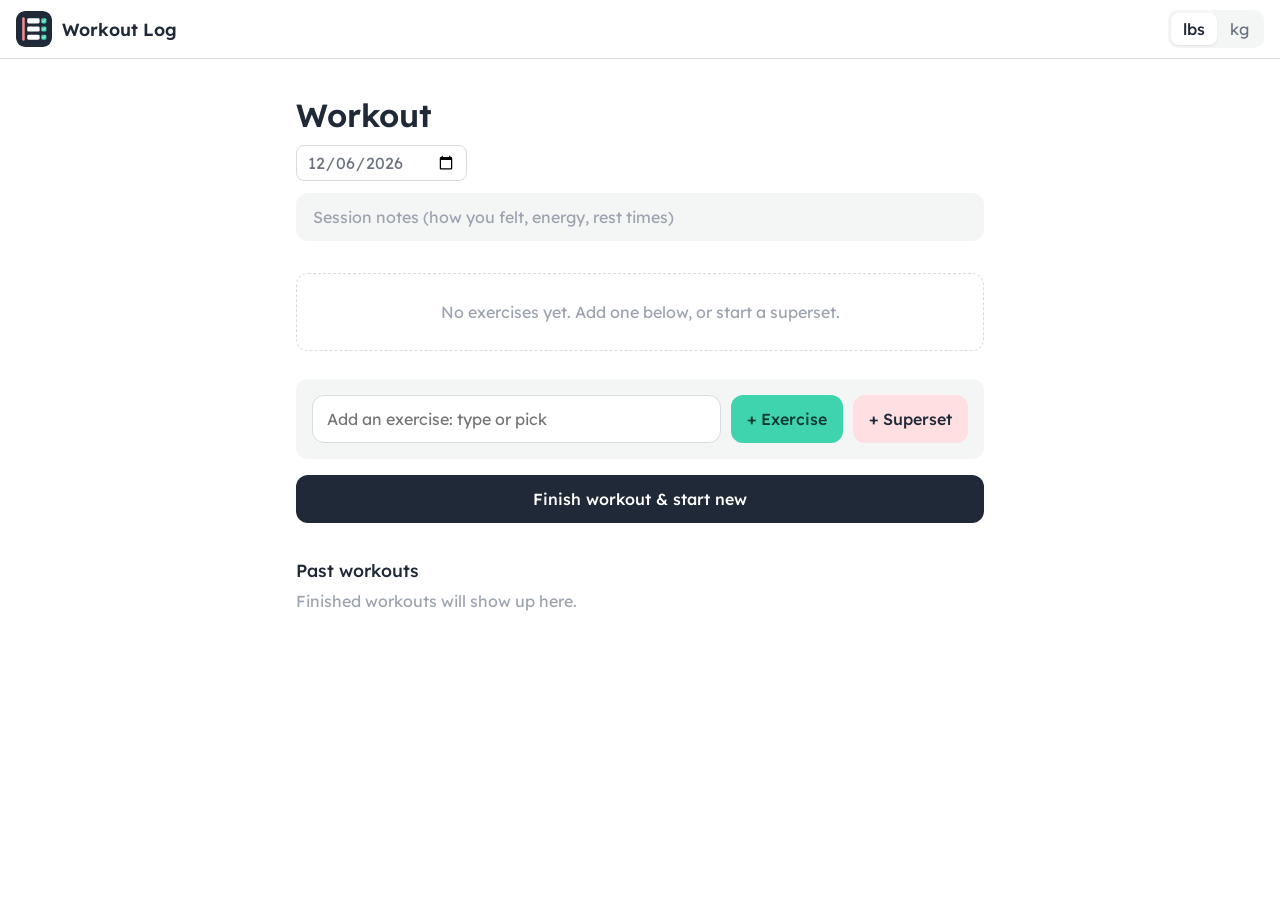
==== workout_app/index.html @ c43c3d97 "Initial site: hello page + Workout Log v1" ====
<!doctype html>
<html lang="en">
<head>
  <meta charset="utf-8">
  <meta name="viewport" content="width=device-width, initial-scale=1, viewport-fit=cover">
  <title>Workout Log · SergeT PDX</title>
  <meta name="description" content="Log workouts: exercises, supersets, sets, reps, weight and notes.">
  <meta name="theme-color" content="#1f2937">
  <link rel="icon" href="img/logo.svg" type="image/svg+xml">
  <link rel="apple-touch-icon" href="img/logo.svg">
  <link rel="preconnect" href="https://fonts.googleapis.com">
  <link rel="preconnect" href="https://fonts.gstatic.com" crossorigin>
  <link href="https://fonts.googleapis.com/css2?family=Lexend:wght@400;500;600&display=swap" rel="stylesheet">
  <link rel="stylesheet" href="../assets/css/site.css">
  <link rel="stylesheet" href="css/workout.css">
</head>
<body>
  <header class="topbar">
    <a class="brand" href="../" aria-label="Back to sergetpdx.com">
      <img src="img/logo.svg" alt="" width="36" height="36">
      <span>Workout Log</span>
    </a>
    <div class="unit-switch" role="group" aria-label="Default weight unit">
      <button type="button" data-action="default-unit" data-unit="lbs">lbs</button>
      <button type="button" data-action="default-unit" data-unit="kg">kg</button>
    </div>
  </header>

  <main id="app" class="wrap">
    <section class="session">
      <input id="workout-name" class="title-input" data-field="workout-name" placeholder="Workout" aria-label="Workout name" autocomplete="off">
      <div class="session-meta">
        <input id="workout-date" type="date" data-field="workout-date" aria-label="Workout date">
        <span id="progress" class="progress"></span>
      </div>
      <textarea id="workout-notes" class="notes" data-field="workout-notes" rows="1" placeholder="Session notes (how you felt, energy, rest times)" aria-label="Session notes"></textarea>
    </section>

    <section id="blocks" aria-label="Exercises"></section>

    <section class="add-bar" aria-label="Add to workout">
      <input id="new-exercise" list="exercise-list" placeholder="Add an exercise: type or pick" aria-label="Exercise name" autocomplete="off">
      <div class="add-actions">
        <button type="button" class="btn btn-primary" data-action="add-single">+ Exercise</button>
        <button type="button" class="btn btn-pink" data-action="add-superset">+ Superset</button>
      </div>
      <p id="add-error" class="field-error" role="alert"></p>
    </section>

    <button type="button" class="btn btn-finish" data-action="finish">Finish workout &amp; start new</button>

    <section class="history">
      <h2>Past workouts</h2>
      <ul id="history-list"></ul>
    </section>
  </main>

  <datalist id="exercise-list"></datalist>
  <div id="toast" class="toast" role="status" aria-live="polite" hidden>
    <span id="toast-msg"></span>
    <button type="button" data-action="undo">Undo</button>
  </div>

  <script type="module" src="js/app.js"></script>
</body>
</html>
---- assets/css/site.css ----
/* Shared design tokens for sergetpdx.com — every page and app imports this. */
:root {
  --ink: #1f2937;
  --ink-soft: #6b7280;
  --ink-faint: #9ca3af;
  --bg: #ffffff;
  --surface: #f4f5f5;
  --line: #d9dcdf;
  --mint: #3fd4ae;
  --mint-dark: #1a9f7f;
  --pink: #f28b95;
  --pink-soft: #ffdfe2;
  --danger: #d9485a;
  --radius: 12px;
  --font: "Lexend", system-ui, -apple-system, "Segoe UI", sans-serif;
}

@media (prefers-color-scheme: dark) {
  :root {
    --ink: #eef0f2;
    --ink-soft: #a7adb5;
    --ink-faint: #7b828b;
    --bg: #14181d;
    --surface: #1f252c;
    --line: #353c45;
    --pink-soft: #4a2a30;
  }
}

* { box-sizing: border-box; }

html, body {
  margin: 0;
  background: var(--bg);
  color: var(--ink);
  font-family: var(--font);
  -webkit-font-smoothing: antialiased;
}

a { color: var(--mint-dark); }
---- workout_app/css/workout.css ----
/* Workout Log styles. Colors and font come from ../assets/css/site.css */

body { padding-bottom: env(safe-area-inset-bottom); }

.wrap { max-width: 720px; margin: 0 auto; padding: 8px 16px 48px; }

button { font: inherit; color: inherit; cursor: pointer; }
input, textarea { font: inherit; color: var(--ink); }

/* ---------- top bar ---------- */
.topbar {
  position: sticky; top: 0; z-index: 5;
  display: flex; align-items: center; justify-content: space-between; gap: 12px;
  padding: 10px 16px; background: var(--bg); border-bottom: 1px solid var(--line);
}
.brand { display: flex; align-items: center; gap: 10px; color: var(--ink); text-decoration: none; font-weight: 600; font-size: 1.1rem; }
.brand img { border-radius: 9px; }

.unit-switch { display: flex; background: var(--surface); border-radius: 10px; padding: 3px; }
.unit-switch button {
  border: 0; background: transparent; padding: 6px 12px; border-radius: 8px; color: var(--ink-soft); min-width: 44px;
}
.unit-switch button[aria-pressed="true"] { background: var(--bg); color: var(--ink); font-weight: 500; box-shadow: 0 1px 2px rgba(0,0,0,.08); }

/* ---------- session ---------- */
.session { padding: 16px 0 8px; }
.title-input {
  width: 100%; border: 0; background: transparent; padding: 4px 0;
  font-size: 2rem; font-weight: 600; outline: none;
}
.title-input::placeholder { color: var(--ink); }
.title-input:focus { box-shadow: inset 0 -2px 0 var(--mint); }
.session-meta { display: flex; align-items: center; justify-content: space-between; gap: 12px; margin: 6px 0 12px; }
.session-meta input[type="date"] {
  border: 1px solid var(--line); background: var(--bg); border-radius: 8px; padding: 6px 10px; color: var(--ink-soft);
}
.progress { color: var(--mint-dark); font-weight: 500; font-size: .9rem; }

.notes {
  width: 100%; resize: none; overflow: hidden; border: 1px solid transparent;
  background: var(--surface); border-radius: var(--radius); padding: 12px 16px;
  font-size: 1rem; line-height: 1.4; min-height: 48px;
}
.notes::placeholder { color: var(--ink-faint); }
.notes:focus, .num-input:focus, .add-bar input:focus, .ss-add input:focus { outline: none; border-color: var(--mint); }

/* ---------- blocks ---------- */
#blocks { display: flex; flex-direction: column; gap: 20px; margin-top: 20px; }

.exercise { display: flex; flex-direction: column; gap: 14px; }
.single .exercise { padding: 16px; border: 1px solid var(--line); border-radius: var(--radius); }

.ex-head { display: flex; align-items: flex-start; justify-content: space-between; gap: 12px; }
.ex-title h3 { margin: 0; font-size: 1.25rem; font-weight: 500; }
.ex-title p { margin: 2px 0 0; color: var(--ink-faint); font-size: .95rem; }

.superset { position: relative; }
.ss-head { display: flex; align-items: center; gap: 8px; }
.ss-tag {
  background: var(--pink-soft); color: var(--ink); font-size: 1.05rem; font-weight: 500;
  padding: 6px 14px; border-radius: 12px 12px 12px 0;
}
.stepper { display: flex; gap: 4px; margin-left: auto; }
.stepper button {
  width: 36px; height: 36px; border-radius: 10px; border: 1px solid var(--line); background: var(--bg); font-size: 1.2rem; line-height: 1;
}
.ss-body {
  border-left: 4px solid var(--pink-soft); margin-left: 0; padding: 16px 0 4px 16px;
  display: flex; flex-direction: column; gap: 24px;
}
.ss-body .exercise + .exercise { padding-top: 20px; border-top: 1px dashed var(--line); }

/* ---------- set rows ---------- */
.sets { display: flex; flex-direction: column; gap: 10px; }
.set-row {
  display: grid; align-items: center; gap: 8px;
  grid-template-columns: 40px minmax(0, 1fr) 40px minmax(0, 1fr) 40px 48px 28px;
}
.set-num {
  display: grid; place-items: center; height: 44px; border: 1.5px solid var(--line); border-radius: 10px; font-size: 1.05rem;
}
.num-input {
  width: 100%; height: 52px; text-align: center; font-size: 1.3rem; border: 1px solid transparent;
  background: var(--surface); border-radius: var(--radius); -moz-appearance: textfield;
}
.num-input::-webkit-outer-spin-button, .num-input::-webkit-inner-spin-button { -webkit-appearance: none; margin: 0; }
.num-input::placeholder { color: var(--ink-faint); }
.unit-label, .unit-btn { color: var(--ink-faint); font-size: .95rem; text-align: center; }
.unit-btn {
  border: 0; background: transparent; padding: 6px 0; border-radius: 6px; text-decoration: underline dotted; text-underline-offset: 3px;
}
.unit-btn:hover { color: var(--ink); }

.check {
  width: 48px; height: 48px; border-radius: 10px; border: 1.5px solid var(--line); background: var(--bg);
  display: grid; place-items: center; transition: background .15s, border-color .15s;
}
.check svg { width: 26px; height: 26px; fill: none; stroke: var(--line); stroke-width: 2.4; stroke-linecap: round; stroke-linejoin: round; }
.check[aria-pressed="true"] { background: var(--mint); border-color: var(--mint); }
.check[aria-pressed="true"] svg { stroke: #fff; }
.set-row.is-done .num-input { color: var(--ink-soft); }

.icon-btn {
  display: grid; place-items: center; width: 40px; height: 40px; flex: none;
  border: 0; background: transparent; border-radius: 10px; color: var(--ink-faint); font-size: 1.4rem;
}
.icon-btn:hover { background: var(--surface); color: var(--danger); }
.icon-btn svg { width: 22px; height: 22px; fill: none; stroke: currentColor; stroke-width: 1.8; stroke-linecap: round; stroke-linejoin: round; }
.icon-btn.small { width: 28px; height: 28px; font-size: 1.2rem; }
.icon-spacer { width: 28px; }

/* ---------- buttons & add bars ---------- */
.btn {
  border: 0; border-radius: var(--radius); padding: 12px 16px; font-weight: 500; min-height: 48px;
}
.btn-primary { background: var(--mint); color: #0d3b30; }
.btn-pink { background: var(--pink-soft); color: var(--ink); }
.btn-ghost { background: transparent; border: 1.5px dashed var(--line); color: var(--ink-soft); }
.btn-ghost:hover { border-color: var(--mint); color: var(--ink); }
.btn-finish { width: 100%; margin-top: 16px; background: var(--ink); color: var(--bg); }

.add-bar {
  margin-top: 28px; padding: 16px; border-radius: var(--radius); background: var(--surface);
  display: flex; flex-direction: column; gap: 10px;
}
.add-bar input, .ss-add input {
  width: 100%; height: 48px; padding: 0 14px; border: 1px solid var(--line); border-radius: var(--radius); background: var(--bg); font-size: 1rem;
}
.add-actions { display: grid; grid-template-columns: 1fr 1fr; gap: 10px; }
.field-error { margin: 0; color: var(--danger); font-size: .85rem; min-height: 0; }
.field-error:empty { display: none; }
.ss-add { display: grid; grid-template-columns: 1fr auto; gap: 8px; }

.empty { color: var(--ink-faint); margin: 0; }
.empty.big { text-align: center; padding: 28px 0; border: 1.5px dashed var(--line); border-radius: var(--radius); }

/* ---------- history ---------- */
.history { margin-top: 36px; }
.history h2 { font-size: 1.1rem; font-weight: 500; margin: 0 0 10px; }
.history ul { list-style: none; margin: 0; padding: 0; display: flex; flex-direction: column; gap: 8px; }
.history li { display: flex; align-items: center; gap: 8px; }
.hist-open {
  flex: 1; text-align: left; border: 1px solid var(--line); background: var(--bg); border-radius: var(--radius); padding: 10px 14px;
}
.hist-open strong { display: block; font-weight: 500; }
.hist-open small { color: var(--ink-faint); }

/* ---------- toast ---------- */
.toast {
  position: fixed; left: 50%; bottom: calc(20px + env(safe-area-inset-bottom)); transform: translateX(-50%);
  display: flex; align-items: center; gap: 16px; padding: 12px 16px; border-radius: var(--radius);
  background: var(--ink); color: var(--bg); box-shadow: 0 6px 20px rgba(0,0,0,.2); z-index: 10; max-width: calc(100% - 32px);
}
.toast[hidden] { display: none; }
.toast button { border: 0; background: transparent; color: var(--mint); font-weight: 600; padding: 4px; }

/* ---------- small phones ---------- */
@media (max-width: 400px) {
  .set-row { grid-template-columns: 34px minmax(0, 1fr) 32px minmax(0, 1fr) 34px 44px 24px; gap: 6px; }
  .num-input { height: 48px; font-size: 1.15rem; }
  .check { width: 44px; height: 44px; }
  .ss-body { padding-left: 12px; }
  .title-input { font-size: 1.7rem; }
}

/* ---------- desktop ---------- */
@media (min-width: 760px) {
  .wrap { padding-top: 16px; }
  .add-bar { flex-direction: row; flex-wrap: wrap; align-items: center; }
  .add-bar input { flex: 1; }
  .add-actions { display: flex; }
}
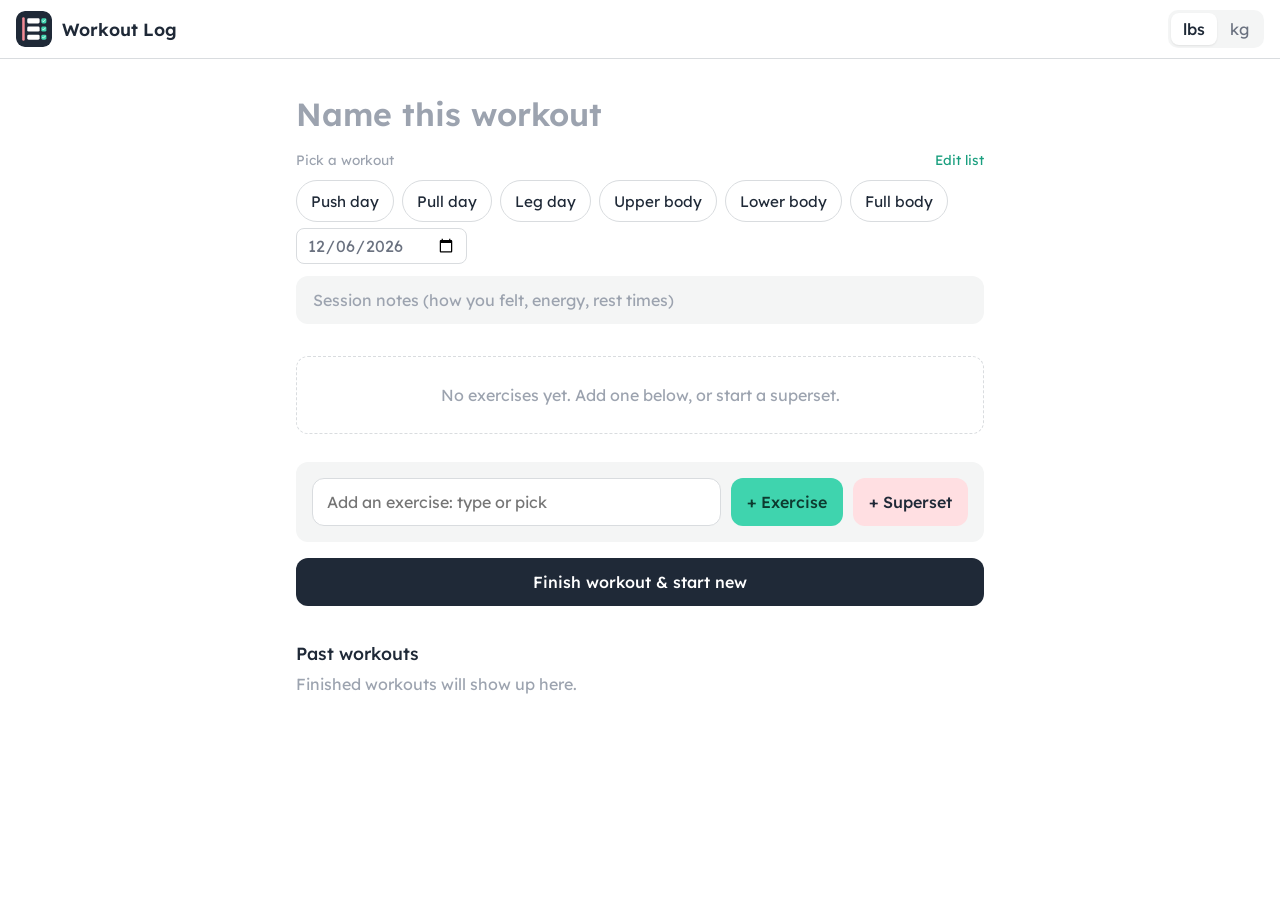
==== commit d949f9e4: "Workout title pick list, wrap long titles, repeat last workout" ====
--- a/workout_app/index.html
+++ b/workout_app/index.html
@@ -28,7 +28,15 @@
 
   <main id="app" class="wrap">
     <section class="session">
-      <input id="workout-name" class="title-input" data-field="workout-name" placeholder="Workout" aria-label="Workout name" autocomplete="off">
+      <textarea id="workout-name" class="title-input" data-field="workout-name" rows="1" placeholder="Name this workout" aria-label="Workout name" autocomplete="off" enterkeyhint="done"></textarea>
+      <div class="title-picker" aria-label="Pick a workout title">
+        <div class="picker-head">
+          <span>Pick a workout</span>
+          <button type="button" class="link-btn" data-action="manage-titles" aria-pressed="false">Edit list</button>
+        </div>
+        <div id="title-chips" class="chips"></div>
+        <div id="repeat-slot"></div>
+      </div>
       <div class="session-meta">
         <input id="workout-date" type="date" data-field="workout-date" aria-label="Workout date">
         <span id="progress" class="progress"></span>
--- a/workout_app/css/workout.css
+++ b/workout_app/css/workout.css
@@ -25,10 +25,11 @@
 /* ---------- session ---------- */
 .session { padding: 16px 0 8px; }
 .title-input {
-  width: 100%; border: 0; background: transparent; padding: 4px 0;
-  font-size: 2rem; font-weight: 600; outline: none;
+  display: block; width: 100%; border: 0; background: transparent; padding: 4px 0;
+  font-size: 2rem; font-weight: 600; line-height: 1.2; outline: none;
+  resize: none; overflow: hidden; overflow-wrap: anywhere;
 }
-.title-input::placeholder { color: var(--ink); }
+.title-input::placeholder { color: var(--ink-faint); }
 .title-input:focus { box-shadow: inset 0 -2px 0 var(--mint); }
 .session-meta { display: flex; align-items: center; justify-content: space-between; gap: 12px; margin: 6px 0 12px; }
 .session-meta input[type="date"] {
@@ -43,6 +44,27 @@
 }
 .notes::placeholder { color: var(--ink-faint); }
 .notes:focus, .num-input:focus, .add-bar input:focus, .ss-add input:focus { outline: none; border-color: var(--mint); }
+
+/* ---------- workout title pick list ---------- */
+.title-picker { margin: 10px 0 4px; }
+.picker-head { display: flex; align-items: center; justify-content: space-between; color: var(--ink-faint); font-size: .85rem; margin-bottom: 8px; }
+.link-btn { border: 0; background: transparent; color: var(--mint-dark); font-size: .85rem; padding: 4px 0; }
+.chips { display: flex; flex-wrap: wrap; gap: 8px; }
+.chip {
+  display: inline-flex; align-items: center; max-width: 100%;
+  border: 1.5px solid var(--line); border-radius: 999px; background: var(--bg);
+}
+.chip.is-on { border-color: var(--mint); background: var(--mint); }
+.chip.is-on .chip-btn { color: #0d3b30; font-weight: 500; }
+.chip-btn {
+  border: 0; background: transparent; padding: 8px 14px; min-height: 40px; text-align: left;
+  white-space: normal; overflow-wrap: anywhere; line-height: 1.25; font-size: .95rem;
+}
+.chip-x { border: 0; background: transparent; color: var(--danger); font-size: 1.2rem; padding: 0 12px 0 0; min-height: 40px; }
+.btn-repeat {
+  width: 100%; margin-top: 12px; text-align: left; background: var(--surface); border: 1.5px solid var(--mint);
+}
+.btn-repeat small { display: block; font-weight: 400; color: var(--ink-soft); margin-top: 2px; }
 
 /* ---------- blocks ---------- */
 #blocks { display: flex; flex-direction: column; gap: 20px; margin-top: 20px; }
@@ -142,7 +164,7 @@
 .hist-open {
   flex: 1; text-align: left; border: 1px solid var(--line); background: var(--bg); border-radius: var(--radius); padding: 10px 14px;
 }
-.hist-open strong { display: block; font-weight: 500; }
+.hist-open strong { display: block; font-weight: 500; overflow-wrap: anywhere; }
 .hist-open small { color: var(--ink-faint); }
 
 /* ---------- toast ---------- */
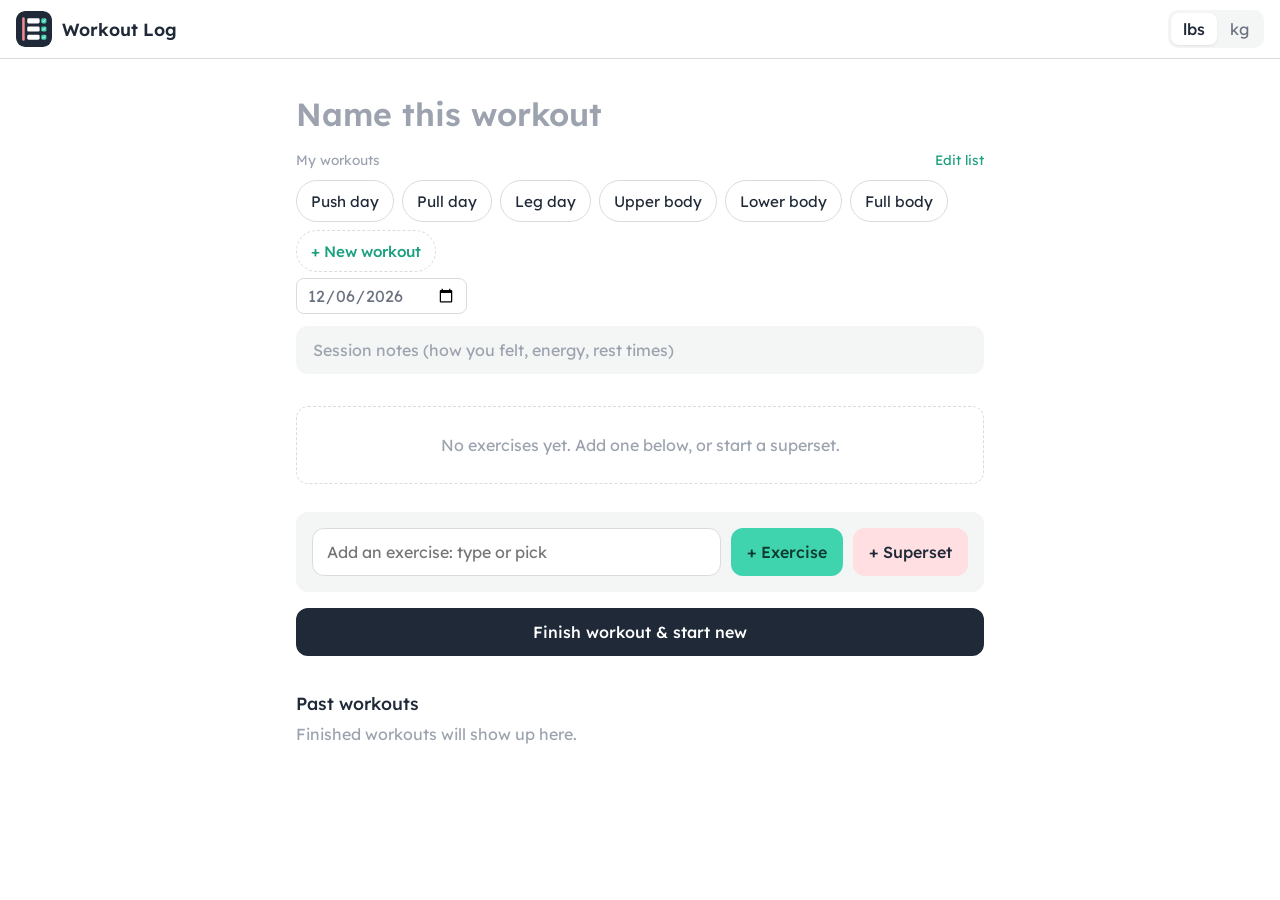
==== commit a0e05534: "My workouts buttons (create, rename, save), auto-fill set rows" ====
--- a/workout_app/index.html
+++ b/workout_app/index.html
@@ -29,13 +29,13 @@
   <main id="app" class="wrap">
     <section class="session">
       <textarea id="workout-name" class="title-input" data-field="workout-name" rows="1" placeholder="Name this workout" aria-label="Workout name" autocomplete="off" enterkeyhint="done"></textarea>
-      <div class="title-picker" aria-label="Pick a workout title">
+      <div class="title-picker" aria-label="My workouts">
         <div class="picker-head">
-          <span>Pick a workout</span>
+          <span>My workouts</span>
           <button type="button" class="link-btn" data-action="manage-titles" aria-pressed="false">Edit list</button>
         </div>
         <div id="title-chips" class="chips"></div>
-        <div id="repeat-slot"></div>
+        <div id="new-form-slot"></div>
       </div>
       <div class="session-meta">
         <input id="workout-date" type="date" data-field="workout-date" aria-label="Workout date">
@@ -55,6 +55,8 @@
       <p id="add-error" class="field-error" role="alert"></p>
     </section>
 
+    <div id="save-slot"></div>
+
     <button type="button" class="btn btn-finish" data-action="finish">Finish workout &amp; start new</button>
 
     <section class="history">
--- a/workout_app/css/workout.css
+++ b/workout_app/css/workout.css
@@ -61,10 +61,34 @@
   white-space: normal; overflow-wrap: anywhere; line-height: 1.25; font-size: .95rem;
 }
 .chip-x { border: 0; background: transparent; color: var(--danger); font-size: 1.2rem; padding: 0 12px 0 0; min-height: 40px; }
-.btn-repeat {
-  width: 100%; margin-top: 12px; text-align: left; background: var(--surface); border: 1.5px solid var(--mint);
-}
-.btn-repeat small { display: block; font-weight: 400; color: var(--ink-soft); margin-top: 2px; }
+.chip-btn small { color: var(--ink-faint); font-size: .8rem; margin-left: 4px; }
+.chip.is-on .chip-btn small { color: #0d3b30; }
+.chip-new { border-style: dashed; }
+.chip-new .chip-btn { color: var(--mint-dark); font-weight: 500; }
+.new-form {
+  display: grid; grid-template-columns: 1fr auto auto; gap: 8px; margin-top: 12px;
+  padding: 12px; border-radius: var(--radius); background: var(--surface);
+}
+.new-form input {
+  height: 48px; padding: 0 14px; border: 1px solid var(--line); border-radius: var(--radius); background: var(--bg); font-size: 1rem; min-width: 0;
+}
+.new-form .hint { grid-column: 1 / -1; margin: 0; color: var(--ink-soft); font-size: .85rem; }
+.tpl-edit { display: flex; align-items: center; gap: 8px; width: 100%; }
+.tpl-edit input {
+  flex: 1; min-width: 0; height: 44px; padding: 0 14px; font-size: 1rem;
+  border: 1.5px solid var(--line); border-radius: 999px; background: var(--bg);
+}
+.tpl-edit input:focus, .new-form input:focus { outline: none; border-color: var(--mint); }
+.btn.btn-save {
+  width: 100%; margin-top: 16px; text-align: left; background: var(--mint); color: #0d3b30;
+}
+.btn-save small { display: block; font-weight: 400; color: #0d3b30; opacity: .8; margin-top: 2px; }
+.toast button[hidden] { display: none; }
+
+@media (max-width: 400px) {
+  .new-form { grid-template-columns: 1fr 1fr; }
+  .new-form input { grid-column: 1 / -1; }
+}
 
 /* ---------- blocks ---------- */
 #blocks { display: flex; flex-direction: column; gap: 20px; margin-top: 20px; }
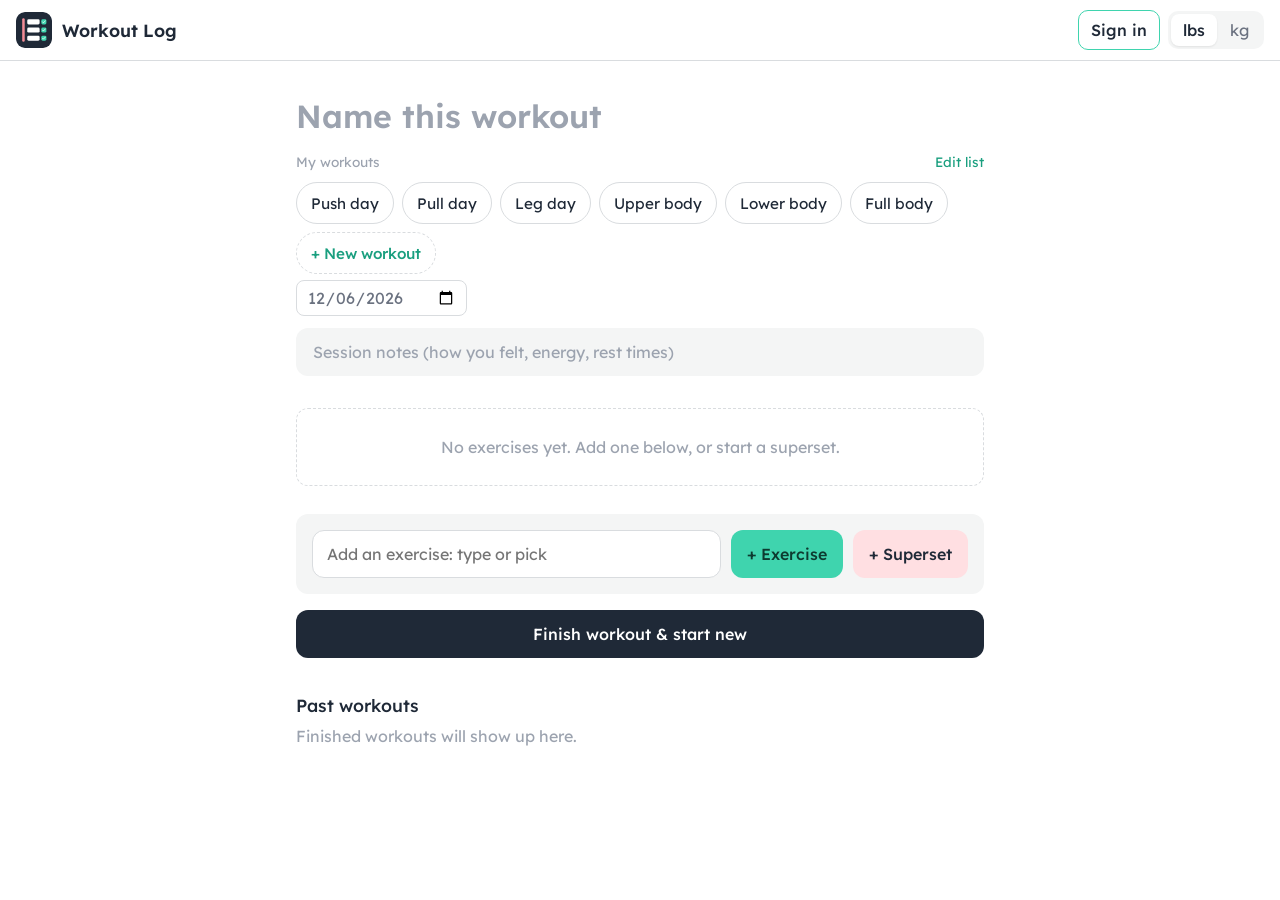
==== commit db4c2242: "Sign-in and sync with AWS (Cognito, API Gateway, Lambda, DynamoDB)" ====
--- a/workout_app/index.html
+++ b/workout_app/index.html
@@ -20,9 +20,12 @@
       <img src="img/logo.svg" alt="" width="36" height="36">
       <span>Workout Log</span>
     </a>
+    <div class="top-actions">
+    <div id="account" class="account"></div>
     <div class="unit-switch" role="group" aria-label="Default weight unit">
       <button type="button" data-action="default-unit" data-unit="lbs">lbs</button>
       <button type="button" data-action="default-unit" data-unit="kg">kg</button>
+    </div>
     </div>
   </header>
 
--- a/workout_app/css/workout.css
+++ b/workout_app/css/workout.css
@@ -21,6 +21,37 @@
   border: 0; background: transparent; padding: 6px 12px; border-radius: 8px; color: var(--ink-soft); min-width: 44px;
 }
 .unit-switch button[aria-pressed="true"] { background: var(--bg); color: var(--ink); font-weight: 500; box-shadow: 0 1px 2px rgba(0,0,0,.08); }
+
+/* ---------- account / sync ---------- */
+.top-actions { display: flex; align-items: center; gap: 8px; }
+.account { position: static; } /* panel anchors to the sticky header instead */
+.btn-signin {
+  border: 1.5px solid var(--mint); background: var(--bg); color: var(--ink); border-radius: 10px;
+  padding: 7px 12px; font-weight: 500; min-height: 40px;
+}
+.account-btn {
+  position: relative; display: grid; place-items: center; width: 42px; height: 42px;
+  border-radius: 10px; border: 1.5px solid var(--line); background: var(--bg);
+}
+.account-btn svg { width: 24px; height: 24px; fill: none; stroke: var(--ink); stroke-width: 1.8; stroke-linejoin: round; }
+.sync-dot {
+  position: absolute; right: 6px; bottom: 6px; width: 10px; height: 10px; border-radius: 50%;
+  background: var(--ink-faint); border: 2px solid var(--bg);
+}
+.sync-synced .sync-dot { background: var(--mint); }
+.sync-syncing .sync-dot { background: #f0b429; }
+.sync-error .sync-dot, .sync-offline .sync-dot { background: var(--danger); }
+.account-panel {
+  position: absolute; right: 16px; top: calc(100% + 6px); width: min(320px, calc(100vw - 32px)); z-index: 20;
+  background: var(--bg); border: 1px solid var(--line); border-radius: var(--radius); padding: 14px 16px;
+  box-shadow: 0 10px 30px rgba(0,0,0,.15);
+}
+.account-panel p { margin: 0 0 6px; }
+.acct-email { font-weight: 500; overflow-wrap: anywhere; }
+.acct-status { color: var(--mint-dark); font-size: .9rem; }
+.acct-note { color: var(--ink-soft); font-size: .85rem; }
+.acct-actions { display: grid; grid-template-columns: 1fr 1fr; gap: 8px; margin-top: 10px; }
+.acct-actions .btn { min-height: 42px; padding: 8px; }
 
 /* ---------- session ---------- */
 .session { padding: 16px 0 8px; }
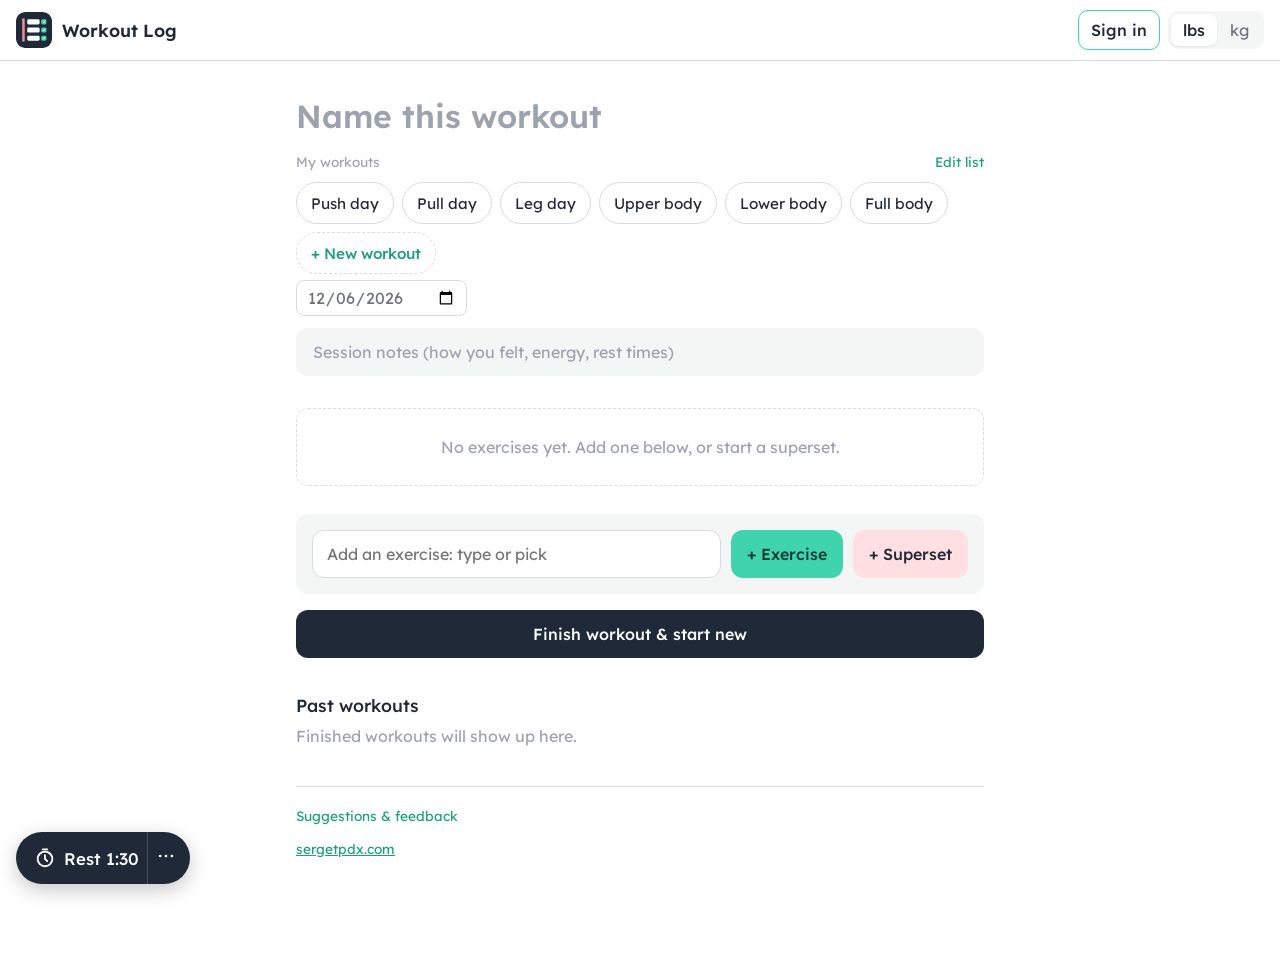
==== commit 0f690ab6: "Rest timer and suggestions form" ====
--- a/workout_app/index.html
+++ b/workout_app/index.html
@@ -30,6 +30,7 @@
   </header>
 
   <main id="app" class="wrap">
+    <div id="sync-choice"></div>
     <section class="session">
       <textarea id="workout-name" class="title-input" data-field="workout-name" rows="1" placeholder="Name this workout" aria-label="Workout name" autocomplete="off" enterkeyhint="done"></textarea>
       <div class="title-picker" aria-label="My workouts">
@@ -66,7 +67,15 @@
       <h2>Past workouts</h2>
       <ul id="history-list"></ul>
     </section>
+
+    <footer class="app-footer">
+      <button type="button" class="link-btn" data-action="open-feedback" aria-expanded="false" hidden>Suggestions &amp; feedback</button>
+      <div id="feedback-slot"></div>
+      <p class="foot-links"><a href="../">sergetpdx.com</a></p>
+    </footer>
   </main>
+
+  <div id="rest-timer" class="rest-timer" aria-label="Rest timer"></div>
 
   <datalist id="exercise-list"></datalist>
   <div id="toast" class="toast" role="status" aria-live="polite" hidden>
--- a/workout_app/css/workout.css
+++ b/workout_app/css/workout.css
@@ -2,7 +2,7 @@
 
 body { padding-bottom: env(safe-area-inset-bottom); }
 
-.wrap { max-width: 720px; margin: 0 auto; padding: 8px 16px 48px; }
+.wrap { max-width: 720px; margin: 0 auto; padding: 8px 16px 120px; } /* room for the timer */
 
 button { font: inherit; color: inherit; cursor: pointer; }
 input, textarea { font: inherit; color: var(--ink); }
@@ -52,6 +52,15 @@
 .acct-note { color: var(--ink-soft); font-size: .85rem; }
 .acct-actions { display: grid; grid-template-columns: 1fr 1fr; gap: 8px; margin-top: 10px; }
 .acct-actions .btn { min-height: 42px; padding: 8px; }
+
+.sync-choice {
+  margin: 16px 0 4px; padding: 16px; border-radius: var(--radius);
+  border: 2px solid var(--mint); background: var(--surface);
+}
+.sync-choice h2 { margin: 0 0 6px; font-size: 1.05rem; font-weight: 600; }
+.sync-choice p { margin: 0 0 4px; color: var(--ink-soft); font-size: .95rem; line-height: 1.45; }
+.sync-choice .acct-actions .btn { min-height: 48px; }
+@media (max-width: 400px) { .sync-choice .acct-actions { grid-template-columns: 1fr; } }
 
 /* ---------- session ---------- */
 .session { padding: 16px 0 8px; }
@@ -224,7 +233,7 @@
 
 /* ---------- toast ---------- */
 .toast {
-  position: fixed; left: 50%; bottom: calc(20px + env(safe-area-inset-bottom)); transform: translateX(-50%);
+  position: fixed; left: 50%; bottom: calc(88px + env(safe-area-inset-bottom)); transform: translateX(-50%);
   display: flex; align-items: center; gap: 16px; padding: 12px 16px; border-radius: var(--radius);
   background: var(--ink); color: var(--bg); box-shadow: 0 6px 20px rgba(0,0,0,.2); z-index: 10; max-width: calc(100% - 32px);
 }
@@ -247,3 +256,56 @@
   .add-bar input { flex: 1; }
   .add-actions { display: flex; }
 }
+
+/* ---------- rest timer ---------- */
+.rest-timer {
+  /* bottom-left: keeps the green check buttons (right side) free to tap */
+  position: fixed; left: 16px; bottom: calc(16px + env(safe-area-inset-bottom)); z-index: 15;
+  display: flex; flex-direction: column; align-items: flex-start; gap: 10px;
+}
+.timer-pill {
+  --p: 0;
+  display: flex; align-items: stretch; border-radius: 999px; overflow: hidden;
+  background: var(--ink); color: var(--bg); box-shadow: 0 6px 20px rgba(0,0,0,.22);
+  /* progress fill grows left → right while resting */
+  background-image: linear-gradient(90deg, rgba(63,212,174,.45) calc(var(--p) * 100%), transparent 0);
+}
+.timer-pill.mode-done { background: var(--mint); color: #0d3b30; animation: timer-pulse 1s ease-in-out 3; }
+.timer-main, .timer-more { border: 0; background: transparent; color: inherit; min-height: 52px; }
+.timer-main { display: flex; align-items: center; gap: 8px; padding: 0 8px 0 18px; font-weight: 500; font-size: 1.05rem; }
+.timer-main small { font-size: .75rem; opacity: .8; }
+.timer-time { font-variant-numeric: tabular-nums; }
+.timer-main svg { width: 22px; height: 22px; fill: none; stroke: currentColor; stroke-width: 2; stroke-linecap: round; }
+.timer-more { padding: 0 14px 0 8px; border-left: 1px solid rgba(255,255,255,.18); }
+.timer-more svg { width: 20px; height: 20px; fill: currentColor; }
+.mode-done .timer-more { border-left-color: rgba(13,59,48,.2); }
+@keyframes timer-pulse { 50% { transform: scale(1.06); } }
+
+.timer-panel {
+  order: -1; width: min(340px, calc(100vw - 32px)); padding: 14px 16px 16px;
+  background: var(--bg); color: var(--ink); border: 1px solid var(--line); border-radius: var(--radius);
+  box-shadow: 0 12px 32px rgba(0,0,0,.18);
+}
+.tp-head { display: flex; align-items: center; justify-content: space-between; }
+.tp-big { text-align: center; font-size: 3rem; font-weight: 600; font-variant-numeric: tabular-nums; margin: 4px 0 10px; }
+.tp-row { display: grid; grid-template-columns: 1fr 1.3fr 1fr; gap: 8px; }
+.tp-row .btn { padding: 10px 6px; }
+.tp-reset { display: block; margin: 8px auto 0; }
+.tp-label { margin: 14px 0 8px; color: var(--ink-faint); font-size: .85rem; }
+.tp-auto { display: flex; gap: 10px; align-items: flex-start; margin-top: 14px; font-size: .9rem; color: var(--ink-soft); line-height: 1.35; }
+.tp-auto input { width: 20px; height: 20px; accent-color: var(--mint-dark); flex: none; margin: 0; }
+
+/* ---------- footer + suggestions ---------- */
+.app-footer { margin-top: 40px; padding-top: 16px; border-top: 1px solid var(--line); }
+.foot-links { margin: 12px 0 0; font-size: .85rem; color: var(--ink-faint); }
+.feedback { display: flex; flex-direction: column; gap: 8px; margin-top: 10px; }
+.feedback label { font-weight: 500; }
+.feedback textarea {
+  width: 100%; resize: vertical; min-height: 110px; padding: 12px 14px; font-size: 1rem; line-height: 1.4;
+  border: 1px solid var(--line); border-radius: var(--radius); background: var(--bg);
+}
+.feedback textarea:focus { outline: none; border-color: var(--mint); }
+.feedback .hint { margin: 0; color: var(--ink-soft); font-size: .85rem; }
+.fb-actions { display: flex; gap: 8px; }
+.hp { position: absolute; left: -9999px; width: 1px; height: 1px; opacity: 0; }
+.fb-thanks { margin: 10px 0 0; color: var(--mint-dark); font-weight: 500; }
